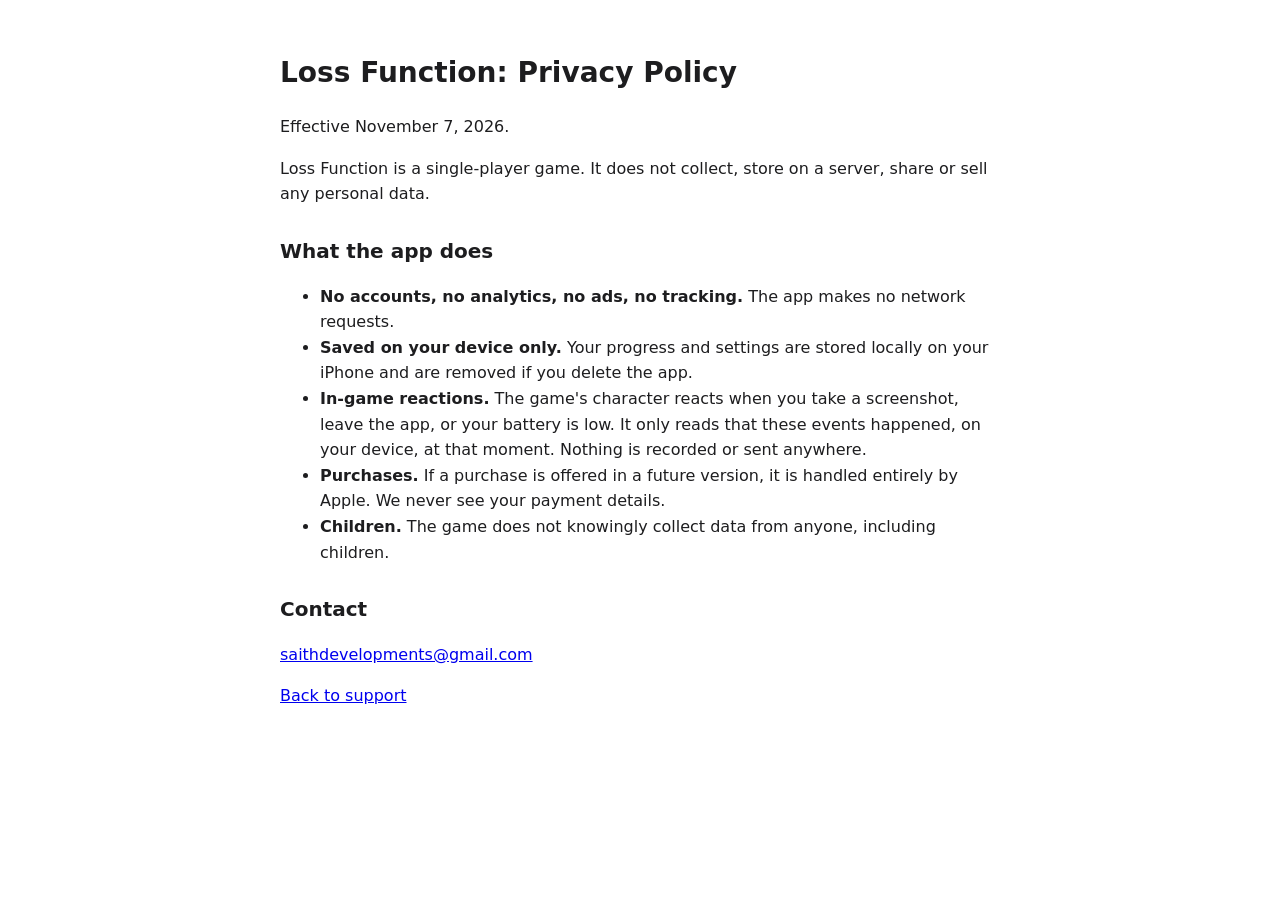
==== privacy.html @ 1bddff38 "Support and privacy pages for Loss Function Co-Authored-By: Claude Opus 5.5 <noreply@anthropic.com>" ====
<!doctype html>
<html lang="en">
<head>
<meta charset="utf-8">
<meta name="viewport" content="width=device-width, initial-scale=1">
<title>Loss Function Privacy Policy</title>
<style>
  body { font: 16px/1.6 -apple-system, system-ui, sans-serif; max-width: 720px; margin: 0 auto; padding: 32px 16px; color: #1d1d1f; background: #fff; }
  h1 { font-size: 28px; } h2 { font-size: 20px; margin-top: 28px; }
  @media (prefers-color-scheme: dark) { body { color: #efe3c8; background: #0b0a09; } a { color: #e8b04a; } }
</style>
</head>
<body>
<h1>Loss Function: Privacy Policy</h1>
<p>Effective November 7, 2026.</p>
<p>Loss Function is a single-player game. It does not collect, store on a server, share or sell any personal data.</p>
<h2>What the app does</h2>
<ul>
<li><strong>No accounts, no analytics, no ads, no tracking.</strong> The app makes no network requests.</li>
<li><strong>Saved on your device only.</strong> Your progress and settings are stored locally on your iPhone and are removed if you delete the app.</li>
<li><strong>In-game reactions.</strong> The game's character reacts when you take a screenshot, leave the app, or your battery is low. It only reads that these events happened, on your device, at that moment. Nothing is recorded or sent anywhere.</li>
<li><strong>Purchases.</strong> If a purchase is offered in a future version, it is handled entirely by Apple. We never see your payment details.</li>
<li><strong>Children.</strong> The game does not knowingly collect data from anyone, including children.</li>
</ul>
<h2>Contact</h2>
<p><a href="mailto:saithdevelopments@gmail.com">saithdevelopments@gmail.com</a></p>
<p><a href="index.html">Back to support</a></p>
</body>
</html>
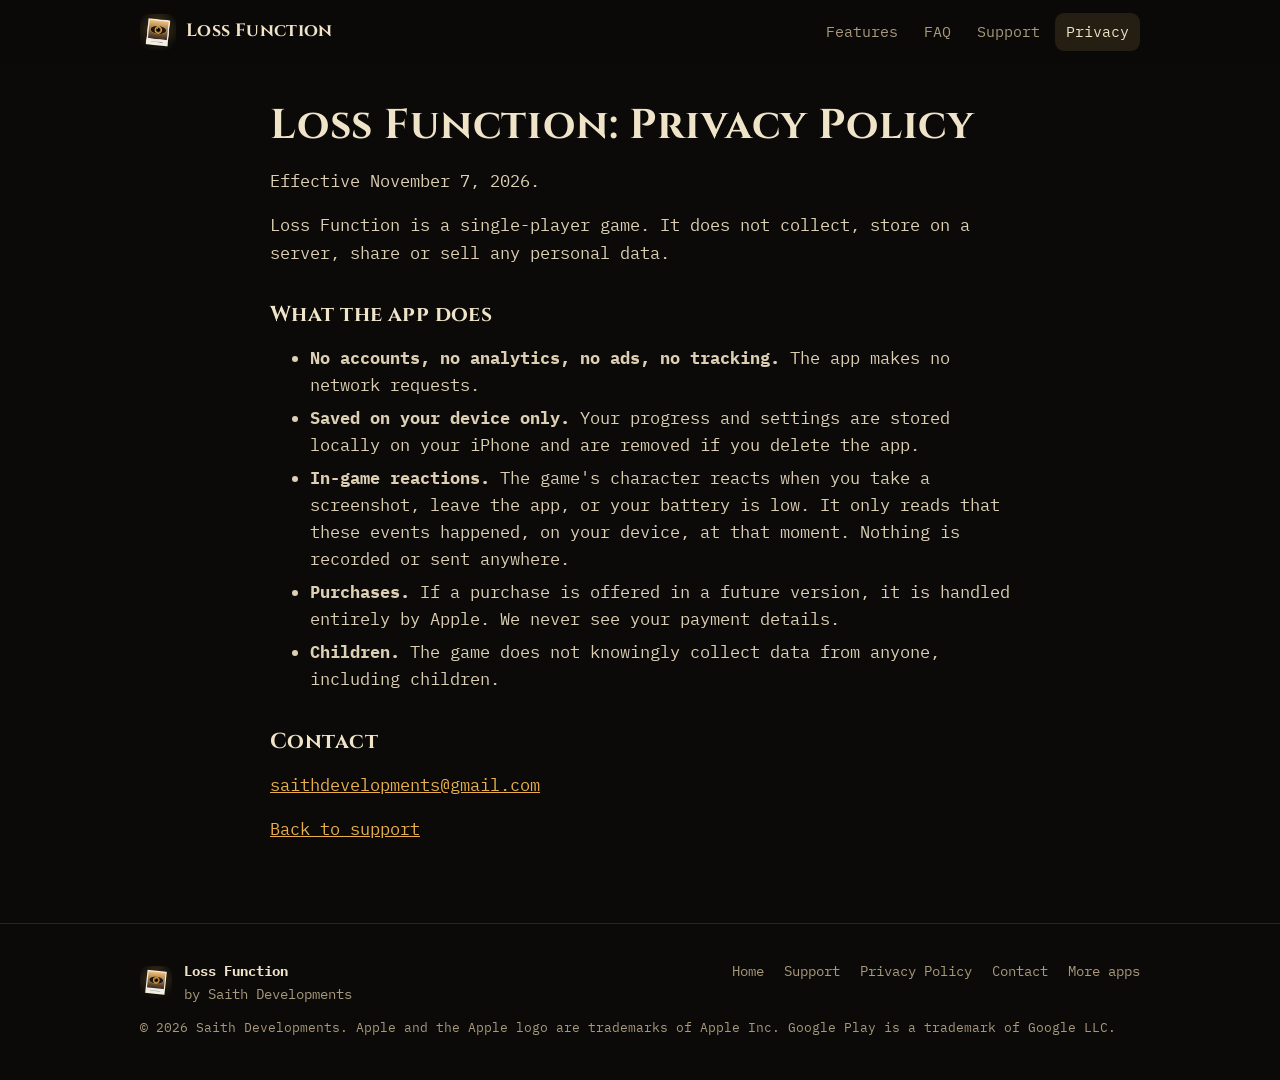
==== commit d8bfec06: "Redesign the site in the Sitspark style: hero with screenshots, features, FAQ and support Co-Authore" ====
--- a/privacy.html
+++ b/privacy.html
@@ -1,16 +1,158 @@
 <!doctype html>
-<html lang="en">
-<head>
-<meta charset="utf-8">
-<meta name="viewport" content="width=device-width, initial-scale=1">
-<title>Loss Function Privacy Policy</title>
-<style>
-  body { font: 16px/1.6 -apple-system, system-ui, sans-serif; max-width: 720px; margin: 0 auto; padding: 32px 16px; color: #1d1d1f; background: #fff; }
-  h1 { font-size: 28px; } h2 { font-size: 20px; margin-top: 28px; }
-  @media (prefers-color-scheme: dark) { body { color: #efe3c8; background: #0b0a09; } a { color: #e8b04a; } }
+<html lang="en"><head><meta charset="utf-8"><meta name="viewport" content="width=device-width,initial-scale=1">
+<title>Loss Function: Privacy Policy</title><meta name="description" content="Loss Function: Privacy Policy for Loss Function by Saith Developments.">
+<link rel="canonical" href="https://saith96.github.io/loss-function/privacy.html"><link rel="icon" href="assets/favicon.png"><link rel="apple-touch-icon" href="assets/apple-touch-icon.png">
+<meta name="theme-color" content="#0b0a09"><meta name="color-scheme" content="dark">
+<meta property="og:title" content="Loss Function: Privacy Policy"><meta property="og:description" content="Loss Function: Privacy Policy for Loss Function by Saith Developments."><meta property="og:image" content="https://saith96.github.io/loss-function/assets/og.jpg"><meta property="og:url" content="https://saith96.github.io/loss-function/privacy.html"><meta property="og:type" content="website"><meta name="twitter:card" content="summary_large_image">
+<link rel="preconnect" href="https://fonts.googleapis.com"><link rel="preconnect" href="https://fonts.gstatic.com" crossorigin><link href="https://fonts.googleapis.com/css2?family=Cinzel:wght@600;700&family=IBM+Plex+Mono:wght@400;500;600&display=swap" rel="stylesheet">
+<style>:root{--font:"IBM Plex Mono",ui-monospace,SFMono-Regular,Menlo,monospace;--display:"Cinzel",Georgia,serif;--track:0.02em;--on-brand:#1a1206;--btn:#e8b04a;--btn-ink:#1a1206;--hero-chip:rgba(232,176,74,.14);--bg:#0b0a09;--card:#15120e;--ink:#efe3c8;--ink2:#dccfb3;--muted:#a8997c;--line:#2a241a;--soft:#251e12;--brand:#e8b04a;--link:#e8b04a;--hero:radial-gradient(70% 90% at 50% -10%,#4a3517 0%,#1f170c 45%,#0e0c0a 100%);--hero-ink:#f4e6c6;--hero-muted:#cdbd9b;--hero-glow:radial-gradient(30% 35% at 50% 0%,rgba(255,210,130,.18),transparent 70%)}
+*{box-sizing:border-box}html{-webkit-text-size-adjust:100%;scroll-behavior:smooth;scroll-padding-top:84px}
+body{margin:0;font:17px/1.6 var(--font);color:var(--ink);background:var(--bg);-webkit-font-smoothing:antialiased}
+img{max-width:100%}
+a{color:var(--link)}
+:focus-visible{outline:3px solid var(--link);outline-offset:3px;border-radius:6px}
+.skip{position:absolute;left:-9999px}.skip:focus{left:16px;top:12px;z-index:50;background:var(--card);padding:8px 14px;border-radius:10px}
+.wrap{max-width:1040px;margin:0 auto;padding:0 20px}
+h1,h2,h3{font-family:var(--display);text-wrap:balance;letter-spacing:var(--track)}
+h1{font-size:clamp(2.1rem,5.2vw,3.4rem);line-height:1.06;margin:0 0 .5em}
+h2{font-size:clamp(1.5rem,3vw,2rem);line-height:1.2;margin:0 0 .4em}
+.kicker{display:block;font:600 .8rem/1.2 var(--font);letter-spacing:.09em;text-transform:uppercase;color:var(--link);margin-bottom:.7rem}
+section.blk{margin:5.5rem 0}
+.sub{color:var(--muted);max-width:38em;margin:0 0 2rem;font-size:1.06rem}
+
+/* top bar */
+header.top{position:sticky;top:0;z-index:20;background:color-mix(in srgb,var(--bg) 82%,transparent);-webkit-backdrop-filter:saturate(1.6) blur(14px);backdrop-filter:saturate(1.6) blur(14px);border-bottom:1px solid transparent;transition:border-color .2s}
+header.top.scrolled{border-bottom-color:var(--line)}
+header.top .wrap{display:flex;align-items:center;gap:12px;height:64px}
+.brand{display:flex;align-items:center;gap:10px;font:700 1.12rem/1 var(--display);letter-spacing:var(--track);color:var(--ink);text-decoration:none;margin-right:auto}
+.brand img{width:36px;height:36px;border-radius:9px}
+header.top nav{display:flex;gap:4px}
+header.top nav a{color:var(--muted);text-decoration:none;font-size:.93rem;padding:7px 11px;border-radius:9px}
+header.top nav a:hover,header.top nav a[aria-current]{color:var(--ink);background:var(--soft)}
+
+/* hero */
+.hero{position:relative;background:var(--hero);border-radius:32px;color:var(--hero-ink);display:grid;grid-template-columns:1.05fr .95fr;gap:24px;padding:56px 0 0 56px;overflow:hidden;margin-top:12px;isolation:isolate}
+.hero:after{content:"";position:absolute;inset:0;background:var(--hero-glow,none);z-index:-1;pointer-events:none}
+.hero .txt{padding-bottom:56px;align-self:center}
+.hero .tag{display:inline-flex;align-items:center;gap:8px;font-size:.85rem;font-weight:600;background:var(--hero-chip);color:var(--hero-ink);padding:6px 12px;border-radius:999px;margin-bottom:1.1rem}
+.hero .tag img{width:20px;height:20px;border-radius:5px}
+.hero h1{color:var(--hero-ink)}
+.hero p.lead{font-size:1.16rem;color:var(--hero-muted);max-width:30em;margin:0 0 1.6rem;font-weight:500}
+.chips{display:flex;flex-wrap:wrap;gap:8px 18px;margin:1.5rem 0 0;padding:0;list-style:none;font-size:.92rem;color:var(--hero-muted);font-weight:500}
+.chips li{display:flex;align-items:center;gap:6px}.chips .ic{width:17px;height:17px}
+.phones{position:relative;height:500px;align-self:end}
+.phone{position:absolute;background:#0c0c0e;padding:7px;border-radius:40px;box-shadow:0 30px 60px -20px rgba(0,0,0,.45),0 0 0 1px rgba(255,255,255,.08) inset}
+.phone img{display:block;width:100%;height:auto;border-radius:33px}
+.phones .p1{width:250px;left:8%;top:26px;z-index:2}
+.phones .p2{width:220px;left:52%;top:84px;transform:rotate(5deg);opacity:.97}
+@media(prefers-reduced-motion:no-preference){.phones .p1{animation:rise .9s cubic-bezier(.2,.8,.2,1) both}.phones .p2{animation:rise2 1.1s .1s cubic-bezier(.2,.8,.2,1) both}
+@keyframes rise{from{transform:translateY(60px);opacity:0}}@keyframes rise2{from{transform:translateY(80px) rotate(5deg);opacity:0}}}
+
+/* store buttons */
+.ctas{display:flex;flex-wrap:wrap;gap:10px;align-items:center}
+.store{display:inline-flex;align-items:center;gap:10px;background:var(--btn);color:var(--btn-ink);padding:.62rem 1.15rem .62rem .95rem;border-radius:14px;text-decoration:none;line-height:1.1;border:1px solid transparent;transition:transform .15s,box-shadow .15s}
+.store svg{width:24px;height:24px;flex:none}
+.store small{display:block;font-size:.7rem;opacity:.8;font-weight:500}.store b{font-size:1.06rem;font-weight:650}
+a.store:hover{transform:translateY(-2px);box-shadow:0 10px 24px -10px rgba(0,0,0,.5)}
+.store.soon{background:transparent;color:inherit;border:1.5px dashed currentColor;opacity:.78;cursor:default}
+.hero .store.soon{color:var(--hero-ink)}
+
+/* cards */
+.grid{display:grid;grid-template-columns:repeat(3,1fr);gap:18px}
+.card{background:var(--card);border:1px solid var(--line);border-radius:22px;padding:26px}
+.card .badge{width:48px;height:48px;border-radius:14px;display:grid;place-items:center;background:var(--soft);color:var(--link);margin-bottom:16px}
+.card .badge .ic{width:26px;height:26px}
+.card h3{margin:0 0 .4rem;font-size:1.15rem;line-height:1.3}.card p{margin:0;color:var(--muted);font-size:.98rem}
+
+/* gallery */
+.gallery{display:flex;gap:22px;overflow-x:auto;scroll-snap-type:x mandatory;padding:6px 20px 22px;margin:0 -20px;scrollbar-width:thin;scrollbar-color:var(--line) transparent}
+.gallery figure{flex:none;width:230px;margin:0;scroll-snap-align:start}
+.gallery .phone{position:static;box-shadow:0 18px 40px -22px rgba(0,0,0,.5)}
+.gallery figcaption{margin-top:14px;font-size:.95rem;color:var(--muted);text-align:center;text-wrap:balance}
+.gallery figcaption b{display:block;color:var(--ink);font-weight:650}
+.gnav{display:flex;gap:8px;justify-content:flex-end;margin-top:-3.3rem;margin-bottom:1.3rem}
+.gnav button{width:40px;height:40px;border-radius:50%;border:1px solid var(--line);background:var(--card);color:var(--ink);cursor:pointer;font-size:1.1rem}
+.gnav button:hover{background:var(--soft)}
+
+/* steps */
+ol.steps{list-style:none;padding:0;margin:0;counter-reset:s;display:grid;grid-template-columns:repeat(3,1fr);gap:18px}
+ol.steps li{counter-increment:s;background:var(--card);border:1px solid var(--line);border-radius:22px;padding:24px;position:relative}
+ol.steps li:before{content:counter(s);width:38px;height:38px;border-radius:50%;background:var(--brand);color:var(--on-brand);font-weight:700;display:grid;place-items:center;margin-bottom:14px}
+ol.steps h3{font-size:1.1rem;margin:0 0 .35rem}ol.steps p{margin:0;color:var(--muted);font-size:.98rem}
+
+/* features */
+ul.feat{list-style:none;padding:0;margin:0;display:grid;grid-template-columns:1fr 1fr;gap:14px 36px}
+ul.feat li{display:flex;gap:12px;align-items:flex-start}
+ul.feat .ic{width:22px;height:22px;flex:none;color:var(--link);margin-top:2px}
+.plus{margin-top:1.8rem;background:var(--soft);border-radius:18px;padding:18px 22px;font-size:.98rem}
+.plus b{color:var(--ink)}
+
+/* privacy band */
+.band{background:var(--card);border:1px solid var(--line);border-radius:26px;padding:34px;display:flex;align-items:center;gap:28px}
+.band .big{width:84px;height:84px;border-radius:24px;display:grid;place-items:center;background:var(--soft);color:var(--link);flex:none}
+.band .big .ic{width:44px;height:44px}
+.band h2{margin:0 0 .3rem}.band p{margin:0 0 .6rem;color:var(--muted)}
+
+/* faq */
+.faq{max-width:780px}
+.faq details{border-bottom:1px solid var(--line)}
+.faq summary{cursor:pointer;list-style:none;padding:18px 40px 18px 0;font-weight:600;font-size:1.06rem;position:relative}
+.faq summary::-webkit-details-marker{display:none}
+.faq summary:after{content:"";position:absolute;right:8px;top:26px;width:9px;height:9px;border-right:2px solid var(--muted);border-bottom:2px solid var(--muted);transform:rotate(45deg);transition:transform .2s}
+.faq details[open] summary:after{transform:rotate(225deg);top:30px}
+.faq details p{margin:-4px 0 18px;color:var(--muted)}
+
+/* closing cta */
+.final{background:var(--hero);color:var(--hero-ink);border-radius:32px;padding:48px;display:flex;align-items:center;gap:32px;position:relative;overflow:hidden;isolation:isolate}
+.final:after{content:"";position:absolute;inset:0;background:var(--hero-glow,none);z-index:-1}
+.final img.app{width:112px;height:112px;border-radius:26px;flex:none;box-shadow:0 18px 40px -16px rgba(0,0,0,.5)}
+.final h2{color:var(--hero-ink);margin:0 0 .3rem}.final p{margin:0 0 1.2rem;color:var(--hero-muted);max-width:34em}
+
+/* documents */
+.doc{max-width:740px;margin:2.4rem auto 0}
+.doc h1{font-size:clamp(1.9rem,4.5vw,2.6rem)}
+.doc h2{font-size:1.35rem;margin:2.2rem 0 .6rem}.doc h3{font-size:1.1rem;margin:1.6rem 0 .4rem}
+.doc p,.doc li{color:var(--ink2)}.doc li{margin-bottom:.35rem}
+.doc section{margin:0}
+.doc .card{margin:1.2rem 0}
+.doc table{border-collapse:collapse;width:100%;margin:1rem 0;font-size:.95rem}.doc td,.doc th{border:1px solid var(--line);padding:8px 10px;text-align:left;vertical-align:top}
+.contact{display:flex;gap:16px;align-items:center;background:var(--card);border:1px solid var(--line);border-radius:20px;padding:20px 22px;margin:1.4rem 0 2rem}
+.contact .ic{width:30px;height:30px;color:var(--link);flex:none}.contact p{margin:0}
+
+/* footer */
+footer.site{margin:5rem 0 0;padding:2.2rem 0 2.6rem;border-top:1px solid var(--line);font-size:.9rem;color:var(--muted)}
+footer.site .wrap{display:flex;flex-wrap:wrap;gap:12px 28px;align-items:flex-start}
+footer.site .fb{margin-right:auto;display:flex;gap:12px;align-items:center}
+footer.site .fb img{width:32px;height:32px;border-radius:8px}
+footer.site .fb b{color:var(--ink);display:block}
+footer.site nav{display:flex;flex-wrap:wrap;gap:6px 20px}
+footer.site a{color:var(--muted);text-decoration:none}footer.site a:hover{color:var(--ink);text-decoration:underline}
+footer.site .legal{flex-basis:100%;margin:0;font-size:.84rem}
+
+@media(max-width:900px){
+ .hero{grid-template-columns:1fr;padding:40px 28px 0}
+ .hero .txt{padding-bottom:0}
+ .phones{height:400px;max-width:460px;width:100%;margin:0 auto}
+ .phones .p1{width:210px;left:6%}.phones .p2{width:186px;left:50%}
+ .grid,ol.steps{grid-template-columns:1fr}
+ ul.feat{grid-template-columns:1fr}
+}
+@media(max-width:620px){
+ .wrap{padding:0 16px}
+ header.top nav a.opt{display:none}
+ .hero{border-radius:26px;padding:32px 22px 0;margin-top:6px}
+ .phones{height:350px}.phones .p1{width:186px;left:2%}.phones .p2{width:164px;left:48%;top:70px}
+ section.blk{margin:4rem 0}
+ .band,.final{flex-direction:column;align-items:flex-start;padding:28px 24px}
+ .gallery{padding:6px 16px 22px;margin:0 -16px}.gallery figure{width:200px}
+ .gnav{display:none}
+ .final img.app{width:84px;height:84px;border-radius:20px}
+}
+@media(prefers-reduced-motion:reduce){html{scroll-behavior:auto}*{transition:none!important}}
 </style>
-</head>
-<body>
+</head><body><a class="skip" href="#main">Skip to content</a>
+<header class="top"><div class="wrap"><a class="brand" href="index.html"><img src="assets/icon.png" alt="" width="36" height="36">Loss Function</a><nav aria-label="Site"><a href="index.html#features" class="opt">Features</a><a href="index.html#faq" class="opt">FAQ</a><a href="support.html" class="">Support</a><a href="privacy.html" class="" aria-current=page>Privacy</a></nav></div></header>
+<main id="main"><div class="wrap"><article class="doc">
 <h1>Loss Function: Privacy Policy</h1>
 <p>Effective November 7, 2026.</p>
 <p>Loss Function is a single-player game. It does not collect, store on a server, share or sell any personal data.</p>
@@ -25,5 +167,14 @@
 <h2>Contact</h2>
 <p><a href="mailto:saithdevelopments@gmail.com">saithdevelopments@gmail.com</a></p>
 <p><a href="index.html">Back to support</a></p>
-</body>
-</html>
+
+</article></div></main>
+<footer class="site"><div class="wrap">
+<div class="fb"><img src="assets/icon.png" alt="" width="32" height="32" loading="lazy"><span><b>Loss Function</b>by Saith Developments</span></div>
+<nav aria-label="Footer"><a href="index.html">Home</a><a href="support.html">Support</a><a href="privacy.html">Privacy Policy</a><a href="mailto:saithdevelopments@gmail.com">Contact</a><a href="https://saith96.github.io/apps/">More apps</a></nav>
+<p class="legal">&copy; 2026 Saith Developments. Apple and the Apple logo are trademarks of Apple Inc. Google Play is a trademark of Google LLC.</p>
+</div></footer><script>
+(function(){var h=document.querySelector('header.top');function f(){h.classList.toggle('scrolled',scrollY>8)}addEventListener('scroll',f,{passive:true});f();
+var g=document.querySelector('.gallery');document.querySelectorAll('.gnav button').forEach(function(b){b.addEventListener('click',function(){g.scrollBy({left:(b.dataset.d=='1'?1:-1)*(g.clientWidth*.8),behavior:'smooth'})})})})();
+</script>
+</body></html>
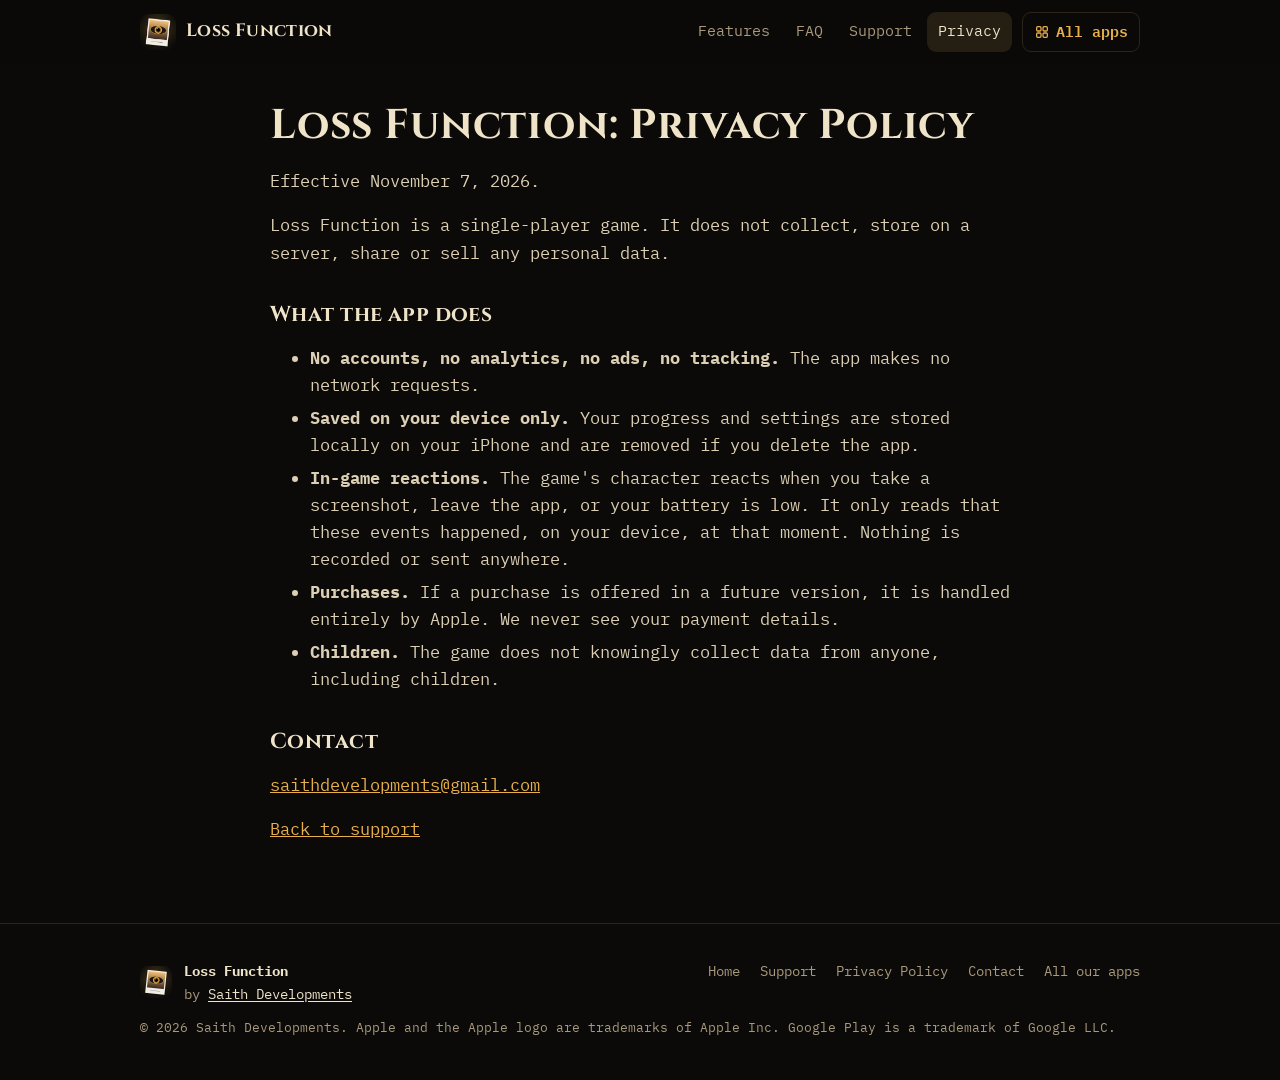
==== commit 9807caae: "Link to the Saith Developments apps page from every page Co-Authored-By: Claude Opus 5.5 <noreply@an" ====
--- a/privacy.html
+++ b/privacy.html
@@ -29,6 +29,9 @@
 header.top nav{display:flex;gap:4px}
 header.top nav a{color:var(--muted);text-decoration:none;font-size:.93rem;padding:7px 11px;border-radius:9px}
 header.top nav a:hover,header.top nav a[aria-current]{color:var(--ink);background:var(--soft)}
+header.top nav a.hub{display:inline-flex;align-items:center;gap:6px;color:var(--link);border:1px solid var(--line);margin-left:6px;font-weight:600}
+header.top nav a.hub .ic{width:16px;height:16px}
+footer.site a.maker{color:var(--ink);text-decoration:underline;text-underline-offset:2px}
 
 /* hero */
 .hero{position:relative;background:var(--hero);border-radius:32px;color:var(--hero-ink);display:grid;grid-template-columns:1.05fr .95fr;gap:24px;padding:56px 0 0 56px;overflow:hidden;margin-top:12px;isolation:isolate}
@@ -140,6 +143,7 @@
 @media(max-width:620px){
  .wrap{padding:0 16px}
  header.top nav a.opt{display:none}
+ header.top nav a.hub{margin-left:2px;padding:7px 10px}
  .hero{border-radius:26px;padding:32px 22px 0;margin-top:6px}
  .phones{height:350px}.phones .p1{width:186px;left:2%}.phones .p2{width:164px;left:48%;top:70px}
  section.blk{margin:4rem 0}
@@ -148,10 +152,11 @@
  .gnav{display:none}
  .final img.app{width:84px;height:84px;border-radius:20px}
 }
+@media(max-width:400px){header.top nav a.opt2{display:none}}
 @media(prefers-reduced-motion:reduce){html{scroll-behavior:auto}*{transition:none!important}}
 </style>
 </head><body><a class="skip" href="#main">Skip to content</a>
-<header class="top"><div class="wrap"><a class="brand" href="index.html"><img src="assets/icon.png" alt="" width="36" height="36">Loss Function</a><nav aria-label="Site"><a href="index.html#features" class="opt">Features</a><a href="index.html#faq" class="opt">FAQ</a><a href="support.html" class="">Support</a><a href="privacy.html" class="" aria-current=page>Privacy</a></nav></div></header>
+<header class="top"><div class="wrap"><a class="brand" href="index.html"><img src="assets/icon.png" alt="" width="36" height="36">Loss Function</a><nav aria-label="Site"><a href="index.html#features" class="opt">Features</a><a href="index.html#faq" class="opt">FAQ</a><a href="support.html" class="">Support</a><a href="privacy.html" class="opt2" aria-current=page>Privacy</a><a href="https://saith96.github.io/apps/" class="hub" title="All apps by Saith Developments"><svg class="ic" viewBox="0 0 24 24" fill="none" stroke="currentColor" stroke-width="1.9" stroke-linecap="round" stroke-linejoin="round" aria-hidden="true"><rect x="4" y="4" width="6.5" height="6.5" rx="1.6"/><rect x="13.5" y="4" width="6.5" height="6.5" rx="1.6"/><rect x="4" y="13.5" width="6.5" height="6.5" rx="1.6"/><rect x="13.5" y="13.5" width="6.5" height="6.5" rx="1.6"/></svg><span>All apps</span></a></nav></div></header>
 <main id="main"><div class="wrap"><article class="doc">
 <h1>Loss Function: Privacy Policy</h1>
 <p>Effective November 7, 2026.</p>
@@ -170,8 +175,8 @@
 
 </article></div></main>
 <footer class="site"><div class="wrap">
-<div class="fb"><img src="assets/icon.png" alt="" width="32" height="32" loading="lazy"><span><b>Loss Function</b>by Saith Developments</span></div>
-<nav aria-label="Footer"><a href="index.html">Home</a><a href="support.html">Support</a><a href="privacy.html">Privacy Policy</a><a href="mailto:saithdevelopments@gmail.com">Contact</a><a href="https://saith96.github.io/apps/">More apps</a></nav>
+<div class="fb"><img src="assets/icon.png" alt="" width="32" height="32" loading="lazy"><span><b>Loss Function</b>by <a href="https://saith96.github.io/apps/" class="maker">Saith Developments</a></span></div>
+<nav aria-label="Footer"><a href="index.html">Home</a><a href="support.html">Support</a><a href="privacy.html">Privacy Policy</a><a href="mailto:saithdevelopments@gmail.com">Contact</a><a href="https://saith96.github.io/apps/">All our apps</a></nav>
 <p class="legal">&copy; 2026 Saith Developments. Apple and the Apple logo are trademarks of Apple Inc. Google Play is a trademark of Google LLC.</p>
 </div></footer><script>
 (function(){var h=document.querySelector('header.top');function f(){h.classList.toggle('scrolled',scrollY>8)}addEventListener('scroll',f,{passive:true});f();
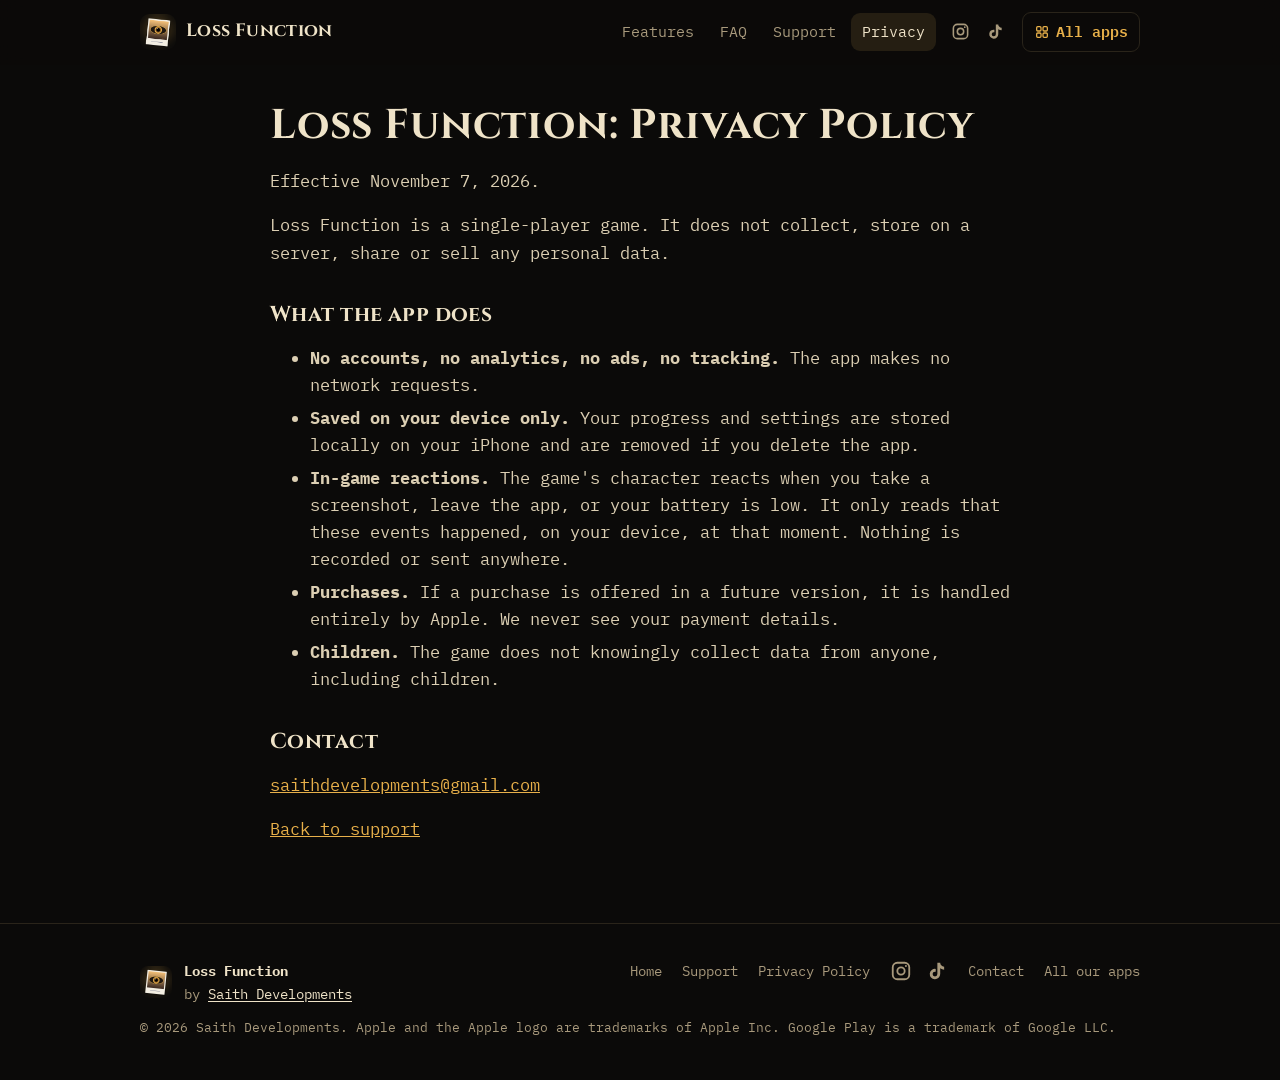
==== commit a3da9f8b: "Social links: Instagram and TikTok icons in the top bar Co-Authored-By: Claude Opus 5.5 <noreply@ant" ====
--- a/privacy.html
+++ b/privacy.html
@@ -26,7 +26,7 @@
 header.top .wrap{display:flex;align-items:center;gap:12px;height:64px}
 .brand{display:flex;align-items:center;gap:10px;font:700 1.12rem/1 var(--display);letter-spacing:var(--track);color:var(--ink);text-decoration:none;margin-right:auto}
 .brand img{width:36px;height:36px;border-radius:9px}
-header.top nav{display:flex;gap:4px}
+header.top nav{display:flex;gap:4px;align-items:center}header.top nav .tsoc{display:inline-flex;gap:2px;margin-left:4px}header.top nav a.soc{display:inline-flex;padding:7px;color:var(--muted)}header.top nav a.soc:hover{color:var(--ink);background:var(--line)}header.top nav a.soc svg{width:19px;height:19px}
 header.top nav a{color:var(--muted);text-decoration:none;font-size:.93rem;padding:7px 11px;border-radius:9px}
 header.top nav a:hover,header.top nav a[aria-current]{color:var(--ink);background:var(--soft)}
 header.top nav a.hub{display:inline-flex;align-items:center;gap:6px;color:var(--link);border:1px solid var(--line);margin-left:6px;font-weight:600}
@@ -130,6 +130,7 @@
 footer.site .fb b{color:var(--ink);display:block}
 footer.site nav{display:flex;flex-wrap:wrap;gap:6px 20px}
 footer.site a{color:var(--muted);text-decoration:none}footer.site a:hover{color:var(--ink);text-decoration:underline}
+footer.site .social{display:inline-flex;gap:14px;align-items:center}footer.site .social a{display:inline-flex}footer.site .social a:hover{color:var(--ink);text-decoration:none}
 footer.site .legal{flex-basis:100%;margin:0;font-size:.84rem}
 
 @media(max-width:900px){
@@ -156,7 +157,7 @@
 @media(prefers-reduced-motion:reduce){html{scroll-behavior:auto}*{transition:none!important}}
 </style>
 </head><body><a class="skip" href="#main">Skip to content</a>
-<header class="top"><div class="wrap"><a class="brand" href="index.html"><img src="assets/icon.png" alt="" width="36" height="36">Loss Function</a><nav aria-label="Site"><a href="index.html#features" class="opt">Features</a><a href="index.html#faq" class="opt">FAQ</a><a href="support.html" class="">Support</a><a href="privacy.html" class="opt2" aria-current=page>Privacy</a><a href="https://saith96.github.io/apps/" class="hub" title="All apps by Saith Developments"><svg class="ic" viewBox="0 0 24 24" fill="none" stroke="currentColor" stroke-width="1.9" stroke-linecap="round" stroke-linejoin="round" aria-hidden="true"><rect x="4" y="4" width="6.5" height="6.5" rx="1.6"/><rect x="13.5" y="4" width="6.5" height="6.5" rx="1.6"/><rect x="4" y="13.5" width="6.5" height="6.5" rx="1.6"/><rect x="13.5" y="13.5" width="6.5" height="6.5" rx="1.6"/></svg><span>All apps</span></a></nav></div></header>
+<header class="top"><div class="wrap"><a class="brand" href="index.html"><img src="assets/icon.png" alt="" width="36" height="36">Loss Function</a><nav aria-label="Site"><a href="index.html#features" class="opt">Features</a><a href="index.html#faq" class="opt">FAQ</a><a href="support.html" class="">Support</a><a href="privacy.html" class="opt2" aria-current=page>Privacy</a><span class="tsoc"><a href="https://www.instagram.com/lossfunctiongame/" class="soc" rel="me noopener" target="_blank" aria-label="Loss Function on Instagram" title="Loss Function on Instagram"><svg viewBox="0 0 24 24" width="22" height="22" fill="none" stroke="currentColor" stroke-width="2" aria-hidden="true"><rect x="3" y="3" width="18" height="18" rx="5"/><circle cx="12" cy="12" r="4"/><circle cx="17.4" cy="6.6" r="1.1" fill="currentColor" stroke="none"/></svg></a><a href="https://www.tiktok.com/@lossfunctiongame" class="soc" rel="me noopener" target="_blank" aria-label="Loss Function on TikTok" title="Loss Function on TikTok"><svg viewBox="0 0 24 24" width="22" height="22" fill="currentColor" aria-hidden="true"><path d="M16.6 5.8A4.3 4.3 0 0 1 15.5 3h-3.1v12.4a2.6 2.6 0 1 1-2.6-2.6c.3 0 .5 0 .8.1V9.7a5.7 5.7 0 1 0 4.9 5.7V9.1a7.4 7.4 0 0 0 4.3 1.4V7.4a4.3 4.3 0 0 1-3.2-1.6Z"/></svg></a></span><a href="https://saith96.github.io/apps/" class="hub" title="All apps by Saith Developments"><svg class="ic" viewBox="0 0 24 24" fill="none" stroke="currentColor" stroke-width="1.9" stroke-linecap="round" stroke-linejoin="round" aria-hidden="true"><rect x="4" y="4" width="6.5" height="6.5" rx="1.6"/><rect x="13.5" y="4" width="6.5" height="6.5" rx="1.6"/><rect x="4" y="13.5" width="6.5" height="6.5" rx="1.6"/><rect x="13.5" y="13.5" width="6.5" height="6.5" rx="1.6"/></svg><span>All apps</span></a></nav></div></header>
 <main id="main"><div class="wrap"><article class="doc">
 <h1>Loss Function: Privacy Policy</h1>
 <p>Effective November 7, 2026.</p>
@@ -176,7 +177,7 @@
 </article></div></main>
 <footer class="site"><div class="wrap">
 <div class="fb"><img src="assets/icon.png" alt="" width="32" height="32" loading="lazy"><span><b>Loss Function</b>by <a href="https://saith96.github.io/apps/" class="maker">Saith Developments</a></span></div>
-<nav aria-label="Footer"><a href="index.html">Home</a><a href="support.html">Support</a><a href="privacy.html">Privacy Policy</a><a href="mailto:saithdevelopments@gmail.com">Contact</a><a href="https://saith96.github.io/apps/">All our apps</a></nav>
+<nav aria-label="Footer"><a href="index.html">Home</a><a href="support.html">Support</a><a href="privacy.html">Privacy Policy</a><span class="social"><a href="https://www.instagram.com/lossfunctiongame/" rel="me noopener" target="_blank" aria-label="Loss Function on Instagram" title="Loss Function on Instagram"><svg viewBox="0 0 24 24" width="22" height="22" fill="none" stroke="currentColor" stroke-width="2" aria-hidden="true"><rect x="3" y="3" width="18" height="18" rx="5"/><circle cx="12" cy="12" r="4"/><circle cx="17.4" cy="6.6" r="1.1" fill="currentColor" stroke="none"/></svg></a><a href="https://www.tiktok.com/@lossfunctiongame" rel="me noopener" target="_blank" aria-label="Loss Function on TikTok" title="Loss Function on TikTok"><svg viewBox="0 0 24 24" width="22" height="22" fill="currentColor" aria-hidden="true"><path d="M16.6 5.8A4.3 4.3 0 0 1 15.5 3h-3.1v12.4a2.6 2.6 0 1 1-2.6-2.6c.3 0 .5 0 .8.1V9.7a5.7 5.7 0 1 0 4.9 5.7V9.1a7.4 7.4 0 0 0 4.3 1.4V7.4a4.3 4.3 0 0 1-3.2-1.6Z"/></svg></a></span><a href="mailto:saithdevelopments@gmail.com">Contact</a><a href="https://saith96.github.io/apps/">All our apps</a></nav>
 <p class="legal">&copy; 2026 Saith Developments. Apple and the Apple logo are trademarks of Apple Inc. Google Play is a trademark of Google LLC.</p>
 </div></footer><script>
 (function(){var h=document.querySelector('header.top');function f(){h.classList.toggle('scrolled',scrollY>8)}addEventListener('scroll',f,{passive:true});f();
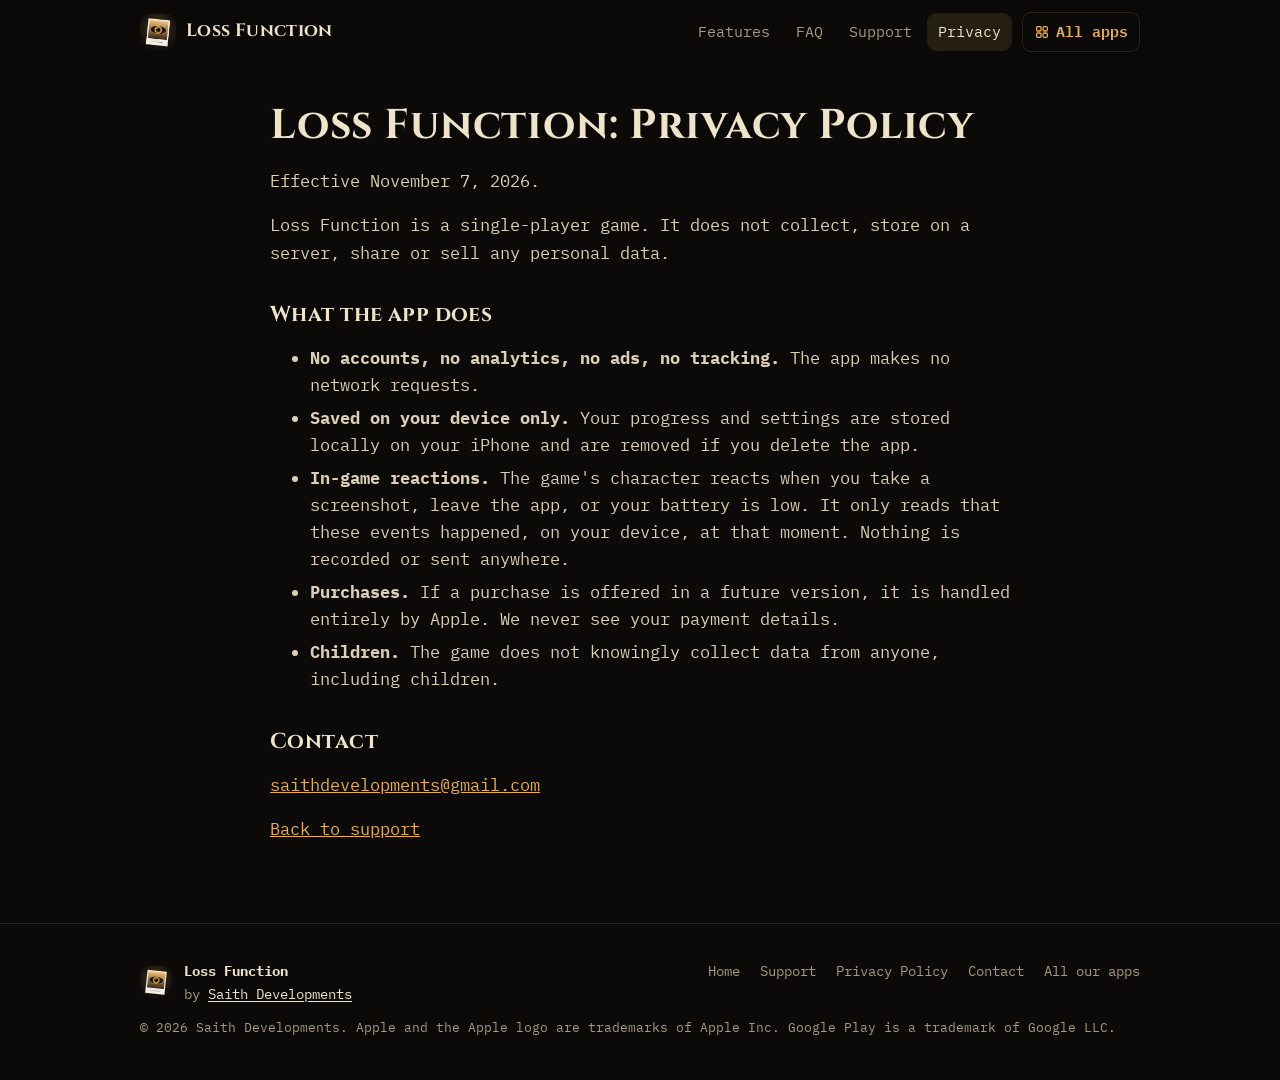
==== commit e7e02e16: "Social icons only for accounts that exist Co-Authored-By: Claude Opus 5.5 <noreply@anthropic.com>" ====
--- a/privacy.html
+++ b/privacy.html
@@ -157,7 +157,7 @@
 @media(prefers-reduced-motion:reduce){html{scroll-behavior:auto}*{transition:none!important}}
 </style>
 </head><body><a class="skip" href="#main">Skip to content</a>
-<header class="top"><div class="wrap"><a class="brand" href="index.html"><img src="assets/icon.png" alt="" width="36" height="36">Loss Function</a><nav aria-label="Site"><a href="index.html#features" class="opt">Features</a><a href="index.html#faq" class="opt">FAQ</a><a href="support.html" class="">Support</a><a href="privacy.html" class="opt2" aria-current=page>Privacy</a><span class="tsoc"><a href="https://www.instagram.com/lossfunctiongame/" class="soc" rel="me noopener" target="_blank" aria-label="Loss Function on Instagram" title="Loss Function on Instagram"><svg viewBox="0 0 24 24" width="22" height="22" fill="none" stroke="currentColor" stroke-width="2" aria-hidden="true"><rect x="3" y="3" width="18" height="18" rx="5"/><circle cx="12" cy="12" r="4"/><circle cx="17.4" cy="6.6" r="1.1" fill="currentColor" stroke="none"/></svg></a><a href="https://www.tiktok.com/@lossfunctiongame" class="soc" rel="me noopener" target="_blank" aria-label="Loss Function on TikTok" title="Loss Function on TikTok"><svg viewBox="0 0 24 24" width="22" height="22" fill="currentColor" aria-hidden="true"><path d="M16.6 5.8A4.3 4.3 0 0 1 15.5 3h-3.1v12.4a2.6 2.6 0 1 1-2.6-2.6c.3 0 .5 0 .8.1V9.7a5.7 5.7 0 1 0 4.9 5.7V9.1a7.4 7.4 0 0 0 4.3 1.4V7.4a4.3 4.3 0 0 1-3.2-1.6Z"/></svg></a></span><a href="https://saith96.github.io/apps/" class="hub" title="All apps by Saith Developments"><svg class="ic" viewBox="0 0 24 24" fill="none" stroke="currentColor" stroke-width="1.9" stroke-linecap="round" stroke-linejoin="round" aria-hidden="true"><rect x="4" y="4" width="6.5" height="6.5" rx="1.6"/><rect x="13.5" y="4" width="6.5" height="6.5" rx="1.6"/><rect x="4" y="13.5" width="6.5" height="6.5" rx="1.6"/><rect x="13.5" y="13.5" width="6.5" height="6.5" rx="1.6"/></svg><span>All apps</span></a></nav></div></header>
+<header class="top"><div class="wrap"><a class="brand" href="index.html"><img src="assets/icon.png" alt="" width="36" height="36">Loss Function</a><nav aria-label="Site"><a href="index.html#features" class="opt">Features</a><a href="index.html#faq" class="opt">FAQ</a><a href="support.html" class="">Support</a><a href="privacy.html" class="opt2" aria-current=page>Privacy</a><a href="https://saith96.github.io/apps/" class="hub" title="All apps by Saith Developments"><svg class="ic" viewBox="0 0 24 24" fill="none" stroke="currentColor" stroke-width="1.9" stroke-linecap="round" stroke-linejoin="round" aria-hidden="true"><rect x="4" y="4" width="6.5" height="6.5" rx="1.6"/><rect x="13.5" y="4" width="6.5" height="6.5" rx="1.6"/><rect x="4" y="13.5" width="6.5" height="6.5" rx="1.6"/><rect x="13.5" y="13.5" width="6.5" height="6.5" rx="1.6"/></svg><span>All apps</span></a></nav></div></header>
 <main id="main"><div class="wrap"><article class="doc">
 <h1>Loss Function: Privacy Policy</h1>
 <p>Effective November 7, 2026.</p>
@@ -177,7 +177,7 @@
 </article></div></main>
 <footer class="site"><div class="wrap">
 <div class="fb"><img src="assets/icon.png" alt="" width="32" height="32" loading="lazy"><span><b>Loss Function</b>by <a href="https://saith96.github.io/apps/" class="maker">Saith Developments</a></span></div>
-<nav aria-label="Footer"><a href="index.html">Home</a><a href="support.html">Support</a><a href="privacy.html">Privacy Policy</a><span class="social"><a href="https://www.instagram.com/lossfunctiongame/" rel="me noopener" target="_blank" aria-label="Loss Function on Instagram" title="Loss Function on Instagram"><svg viewBox="0 0 24 24" width="22" height="22" fill="none" stroke="currentColor" stroke-width="2" aria-hidden="true"><rect x="3" y="3" width="18" height="18" rx="5"/><circle cx="12" cy="12" r="4"/><circle cx="17.4" cy="6.6" r="1.1" fill="currentColor" stroke="none"/></svg></a><a href="https://www.tiktok.com/@lossfunctiongame" rel="me noopener" target="_blank" aria-label="Loss Function on TikTok" title="Loss Function on TikTok"><svg viewBox="0 0 24 24" width="22" height="22" fill="currentColor" aria-hidden="true"><path d="M16.6 5.8A4.3 4.3 0 0 1 15.5 3h-3.1v12.4a2.6 2.6 0 1 1-2.6-2.6c.3 0 .5 0 .8.1V9.7a5.7 5.7 0 1 0 4.9 5.7V9.1a7.4 7.4 0 0 0 4.3 1.4V7.4a4.3 4.3 0 0 1-3.2-1.6Z"/></svg></a></span><a href="mailto:saithdevelopments@gmail.com">Contact</a><a href="https://saith96.github.io/apps/">All our apps</a></nav>
+<nav aria-label="Footer"><a href="index.html">Home</a><a href="support.html">Support</a><a href="privacy.html">Privacy Policy</a><a href="mailto:saithdevelopments@gmail.com">Contact</a><a href="https://saith96.github.io/apps/">All our apps</a></nav>
 <p class="legal">&copy; 2026 Saith Developments. Apple and the Apple logo are trademarks of Apple Inc. Google Play is a trademark of Google LLC.</p>
 </div></footer><script>
 (function(){var h=document.querySelector('header.top');function f(){h.classList.toggle('scrolled',scrollY>8)}addEventListener('scroll',f,{passive:true});f();
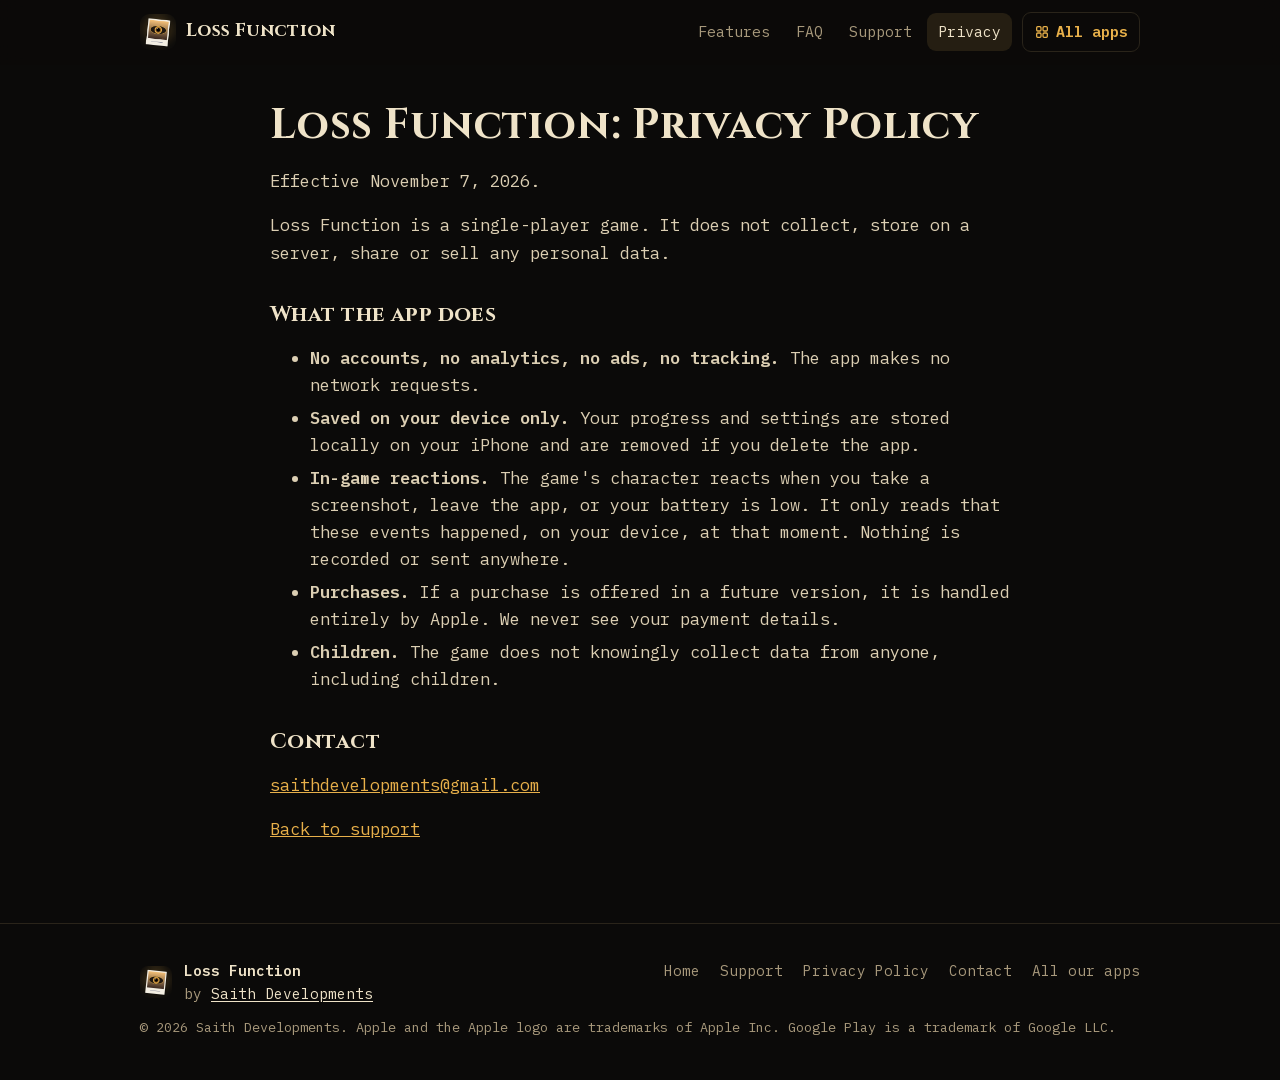
==== commit 488751fb: "Self-host web fonts instead of loading them from Google's servers (GDPR) Co-Authored-By: Claude Opus" ====
--- a/privacy.html
+++ b/privacy.html
@@ -4,7 +4,7 @@
 <link rel="canonical" href="https://saith96.github.io/loss-function/privacy.html"><link rel="icon" href="assets/favicon.png"><link rel="apple-touch-icon" href="assets/apple-touch-icon.png">
 <meta name="theme-color" content="#0b0a09"><meta name="color-scheme" content="dark">
 <meta property="og:title" content="Loss Function: Privacy Policy"><meta property="og:description" content="Loss Function: Privacy Policy for Loss Function by Saith Developments."><meta property="og:image" content="https://saith96.github.io/loss-function/assets/og.jpg"><meta property="og:url" content="https://saith96.github.io/loss-function/privacy.html"><meta property="og:type" content="website"><meta name="twitter:card" content="summary_large_image">
-<link rel="preconnect" href="https://fonts.googleapis.com"><link rel="preconnect" href="https://fonts.gstatic.com" crossorigin><link href="https://fonts.googleapis.com/css2?family=Cinzel:wght@600;700&family=IBM+Plex+Mono:wght@400;500;600&display=swap" rel="stylesheet">
+<meta name="apple-itunes-app" content="app-id=6832058226"><link href="assets/fonts/fonts.css" rel="stylesheet">
 <style>:root{--font:"IBM Plex Mono",ui-monospace,SFMono-Regular,Menlo,monospace;--display:"Cinzel",Georgia,serif;--track:0.02em;--on-brand:#1a1206;--btn:#e8b04a;--btn-ink:#1a1206;--hero-chip:rgba(232,176,74,.14);--bg:#0b0a09;--card:#15120e;--ink:#efe3c8;--ink2:#dccfb3;--muted:#a8997c;--line:#2a241a;--soft:#251e12;--brand:#e8b04a;--link:#e8b04a;--hero:radial-gradient(70% 90% at 50% -10%,#4a3517 0%,#1f170c 45%,#0e0c0a 100%);--hero-ink:#f4e6c6;--hero-muted:#cdbd9b;--hero-glow:radial-gradient(30% 35% at 50% 0%,rgba(255,210,130,.18),transparent 70%)}
 *{box-sizing:border-box}html{-webkit-text-size-adjust:100%;scroll-behavior:smooth;scroll-padding-top:84px}
 body{margin:0;font:17px/1.6 var(--font);color:var(--ink);background:var(--bg);-webkit-font-smoothing:antialiased}
--- a/assets/fonts/fonts.css
+++ b/assets/fonts/fonts.css
@@ -0,0 +1,198 @@
+/* latin-ext */
+@font-face {
+  font-family: 'Cinzel';
+  font-style: normal;
+  font-weight: 600;
+  font-display: swap;
+  src: url(9f8cfcb93907d68a.woff2) format('woff2');
+  unicode-range: U+0100-02BA, U+02BD-02C5, U+02C7-02CC, U+02CE-02D7, U+02DD-02FF, U+0304, U+0308, U+0329, U+1D00-1DBF, U+1E00-1E9F, U+1EF2-1EFF, U+2020, U+20A0-20AB, U+20AD-20C4, U+2113, U+2C60-2C7F, U+A720-A7FF;
+}
+/* latin */
+@font-face {
+  font-family: 'Cinzel';
+  font-style: normal;
+  font-weight: 600;
+  font-display: swap;
+  src: url(45599069351d9a81.woff2) format('woff2');
+  unicode-range: U+0000-00FF, U+0131, U+0152-0153, U+02BB-02BC, U+02C6, U+02DA, U+02DC, U+0304, U+0308, U+0329, U+2000-206F, U+20AC, U+2122, U+2191, U+2193, U+2212, U+2215, U+FEFF, U+FFFD;
+}
+/* latin-ext */
+@font-face {
+  font-family: 'Cinzel';
+  font-style: normal;
+  font-weight: 700;
+  font-display: swap;
+  src: url(9f8cfcb93907d68a.woff2) format('woff2');
+  unicode-range: U+0100-02BA, U+02BD-02C5, U+02C7-02CC, U+02CE-02D7, U+02DD-02FF, U+0304, U+0308, U+0329, U+1D00-1DBF, U+1E00-1E9F, U+1EF2-1EFF, U+2020, U+20A0-20AB, U+20AD-20C4, U+2113, U+2C60-2C7F, U+A720-A7FF;
+}
+/* latin */
+@font-face {
+  font-family: 'Cinzel';
+  font-style: normal;
+  font-weight: 700;
+  font-display: swap;
+  src: url(45599069351d9a81.woff2) format('woff2');
+  unicode-range: U+0000-00FF, U+0131, U+0152-0153, U+02BB-02BC, U+02C6, U+02DA, U+02DC, U+0304, U+0308, U+0329, U+2000-206F, U+20AC, U+2122, U+2191, U+2193, U+2212, U+2215, U+FEFF, U+FFFD;
+}
+/* cyrillic-ext */
+@font-face {
+  font-family: 'IBM Plex Mono';
+  font-style: normal;
+  font-weight: 400;
+  font-display: swap;
+  src: url(23091c2e67deb4d4.woff2) format('woff2');
+  unicode-range: U+0460-052F, U+1C80-1C8A, U+20B4, U+2DE0-2DFF, U+A640-A69F, U+FE2E-FE2F;
+}
+/* cyrillic */
+@font-face {
+  font-family: 'IBM Plex Mono';
+  font-style: normal;
+  font-weight: 400;
+  font-display: swap;
+  src: url(647823ad22a6469b.woff2) format('woff2');
+  unicode-range: U+0301, U+0400-045F, U+0490-0491, U+04B0-04B1, U+2116;
+}
+/* symbols2 */
+@font-face {
+  font-family: 'IBM Plex Mono';
+  font-style: normal;
+  font-weight: 400;
+  font-display: swap;
+  src: url(7be5dcde6f5c8a5a.woff2) format('woff2');
+  unicode-range: U+2000-2001, U+2004-2008, U+200A, U+23B8-23BD, U+2500-259F;
+}
+/* vietnamese */
+@font-face {
+  font-family: 'IBM Plex Mono';
+  font-style: normal;
+  font-weight: 400;
+  font-display: swap;
+  src: url(5f304aff9667c4d7.woff2) format('woff2');
+  unicode-range: U+0102-0103, U+0110-0111, U+0128-0129, U+0168-0169, U+01A0-01A1, U+01AF-01B0, U+0300-0301, U+0303-0304, U+0308-0309, U+0323, U+0329, U+1EA0-1EF9, U+20AB;
+}
+/* latin-ext */
+@font-face {
+  font-family: 'IBM Plex Mono';
+  font-style: normal;
+  font-weight: 400;
+  font-display: swap;
+  src: url(5ca4c3a527db5710.woff2) format('woff2');
+  unicode-range: U+0100-02BA, U+02BD-02C5, U+02C7-02CC, U+02CE-02D7, U+02DD-02FF, U+0304, U+0308, U+0329, U+1D00-1DBF, U+1E00-1E9F, U+1EF2-1EFF, U+2020, U+20A0-20AB, U+20AD-20C4, U+2113, U+2C60-2C7F, U+A720-A7FF;
+}
+/* latin */
+@font-face {
+  font-family: 'IBM Plex Mono';
+  font-style: normal;
+  font-weight: 400;
+  font-display: swap;
+  src: url(01a7bb0282f30a63.woff2) format('woff2');
+  unicode-range: U+0000-00FF, U+0131, U+0152-0153, U+02BB-02BC, U+02C6, U+02DA, U+02DC, U+0304, U+0308, U+0329, U+2000-206F, U+20AC, U+2122, U+2191, U+2193, U+2212, U+2215, U+FEFF, U+FFFD;
+}
+/* cyrillic-ext */
+@font-face {
+  font-family: 'IBM Plex Mono';
+  font-style: normal;
+  font-weight: 500;
+  font-display: swap;
+  src: url(aa487ad71d5afbbf.woff2) format('woff2');
+  unicode-range: U+0460-052F, U+1C80-1C8A, U+20B4, U+2DE0-2DFF, U+A640-A69F, U+FE2E-FE2F;
+}
+/* cyrillic */
+@font-face {
+  font-family: 'IBM Plex Mono';
+  font-style: normal;
+  font-weight: 500;
+  font-display: swap;
+  src: url(a94c69d3d4b0d333.woff2) format('woff2');
+  unicode-range: U+0301, U+0400-045F, U+0490-0491, U+04B0-04B1, U+2116;
+}
+/* symbols2 */
+@font-face {
+  font-family: 'IBM Plex Mono';
+  font-style: normal;
+  font-weight: 500;
+  font-display: swap;
+  src: url(df8ba31ecceba542.woff2) format('woff2');
+  unicode-range: U+2000-2001, U+2004-2008, U+200A, U+23B8-23BD, U+2500-259F;
+}
+/* vietnamese */
+@font-face {
+  font-family: 'IBM Plex Mono';
+  font-style: normal;
+  font-weight: 500;
+  font-display: swap;
+  src: url(48e35bab53752406.woff2) format('woff2');
+  unicode-range: U+0102-0103, U+0110-0111, U+0128-0129, U+0168-0169, U+01A0-01A1, U+01AF-01B0, U+0300-0301, U+0303-0304, U+0308-0309, U+0323, U+0329, U+1EA0-1EF9, U+20AB;
+}
+/* latin-ext */
+@font-face {
+  font-family: 'IBM Plex Mono';
+  font-style: normal;
+  font-weight: 500;
+  font-display: swap;
+  src: url(8aaa1aea42ab233a.woff2) format('woff2');
+  unicode-range: U+0100-02BA, U+02BD-02C5, U+02C7-02CC, U+02CE-02D7, U+02DD-02FF, U+0304, U+0308, U+0329, U+1D00-1DBF, U+1E00-1E9F, U+1EF2-1EFF, U+2020, U+20A0-20AB, U+20AD-20C4, U+2113, U+2C60-2C7F, U+A720-A7FF;
+}
+/* latin */
+@font-face {
+  font-family: 'IBM Plex Mono';
+  font-style: normal;
+  font-weight: 500;
+  font-display: swap;
+  src: url(1772d8b1c110f5e1.woff2) format('woff2');
+  unicode-range: U+0000-00FF, U+0131, U+0152-0153, U+02BB-02BC, U+02C6, U+02DA, U+02DC, U+0304, U+0308, U+0329, U+2000-206F, U+20AC, U+2122, U+2191, U+2193, U+2212, U+2215, U+FEFF, U+FFFD;
+}
+/* cyrillic-ext */
+@font-face {
+  font-family: 'IBM Plex Mono';
+  font-style: normal;
+  font-weight: 600;
+  font-display: swap;
+  src: url(98331b2aa39dde28.woff2) format('woff2');
+  unicode-range: U+0460-052F, U+1C80-1C8A, U+20B4, U+2DE0-2DFF, U+A640-A69F, U+FE2E-FE2F;
+}
+/* cyrillic */
+@font-face {
+  font-family: 'IBM Plex Mono';
+  font-style: normal;
+  font-weight: 600;
+  font-display: swap;
+  src: url(396788906de4053f.woff2) format('woff2');
+  unicode-range: U+0301, U+0400-045F, U+0490-0491, U+04B0-04B1, U+2116;
+}
+/* symbols2 */
+@font-face {
+  font-family: 'IBM Plex Mono';
+  font-style: normal;
+  font-weight: 600;
+  font-display: swap;
+  src: url(23b860b3a929ed4d.woff2) format('woff2');
+  unicode-range: U+2000-2001, U+2004-2008, U+200A, U+23B8-23BD, U+2500-259F;
+}
+/* vietnamese */
+@font-face {
+  font-family: 'IBM Plex Mono';
+  font-style: normal;
+  font-weight: 600;
+  font-display: swap;
+  src: url(db0969e0e7a59d17.woff2) format('woff2');
+  unicode-range: U+0102-0103, U+0110-0111, U+0128-0129, U+0168-0169, U+01A0-01A1, U+01AF-01B0, U+0300-0301, U+0303-0304, U+0308-0309, U+0323, U+0329, U+1EA0-1EF9, U+20AB;
+}
+/* latin-ext */
+@font-face {
+  font-family: 'IBM Plex Mono';
+  font-style: normal;
+  font-weight: 600;
+  font-display: swap;
+  src: url(8f419e32b049b17e.woff2) format('woff2');
+  unicode-range: U+0100-02BA, U+02BD-02C5, U+02C7-02CC, U+02CE-02D7, U+02DD-02FF, U+0304, U+0308, U+0329, U+1D00-1DBF, U+1E00-1E9F, U+1EF2-1EFF, U+2020, U+20A0-20AB, U+20AD-20C4, U+2113, U+2C60-2C7F, U+A720-A7FF;
+}
+/* latin */
+@font-face {
+  font-family: 'IBM Plex Mono';
+  font-style: normal;
+  font-weight: 600;
+  font-display: swap;
+  src: url(7903fe30d64775d7.woff2) format('woff2');
+  unicode-range: U+0000-00FF, U+0131, U+0152-0153, U+02BB-02BC, U+02C6, U+02DA, U+02DC, U+0304, U+0308, U+0329, U+2000-206F, U+20AC, U+2122, U+2191, U+2193, U+2212, U+2215, U+FEFF, U+FFFD;
+}
